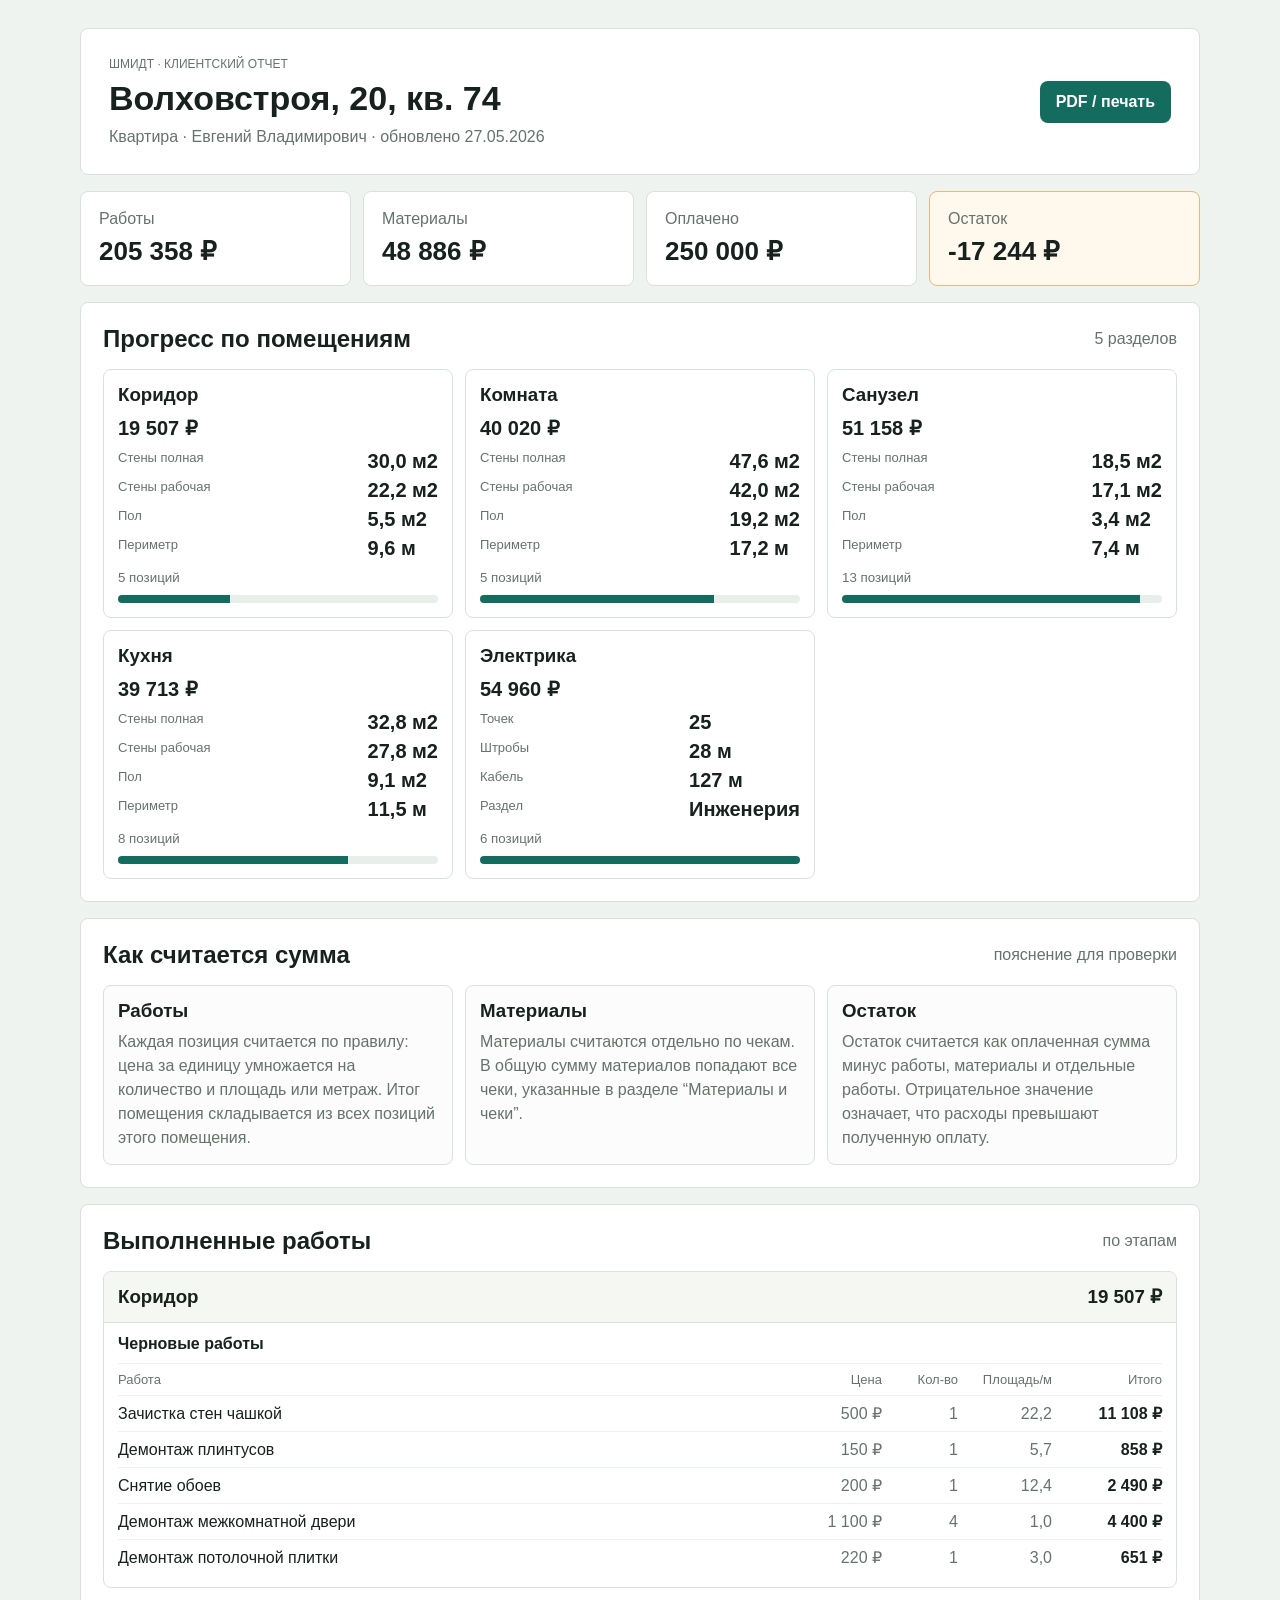
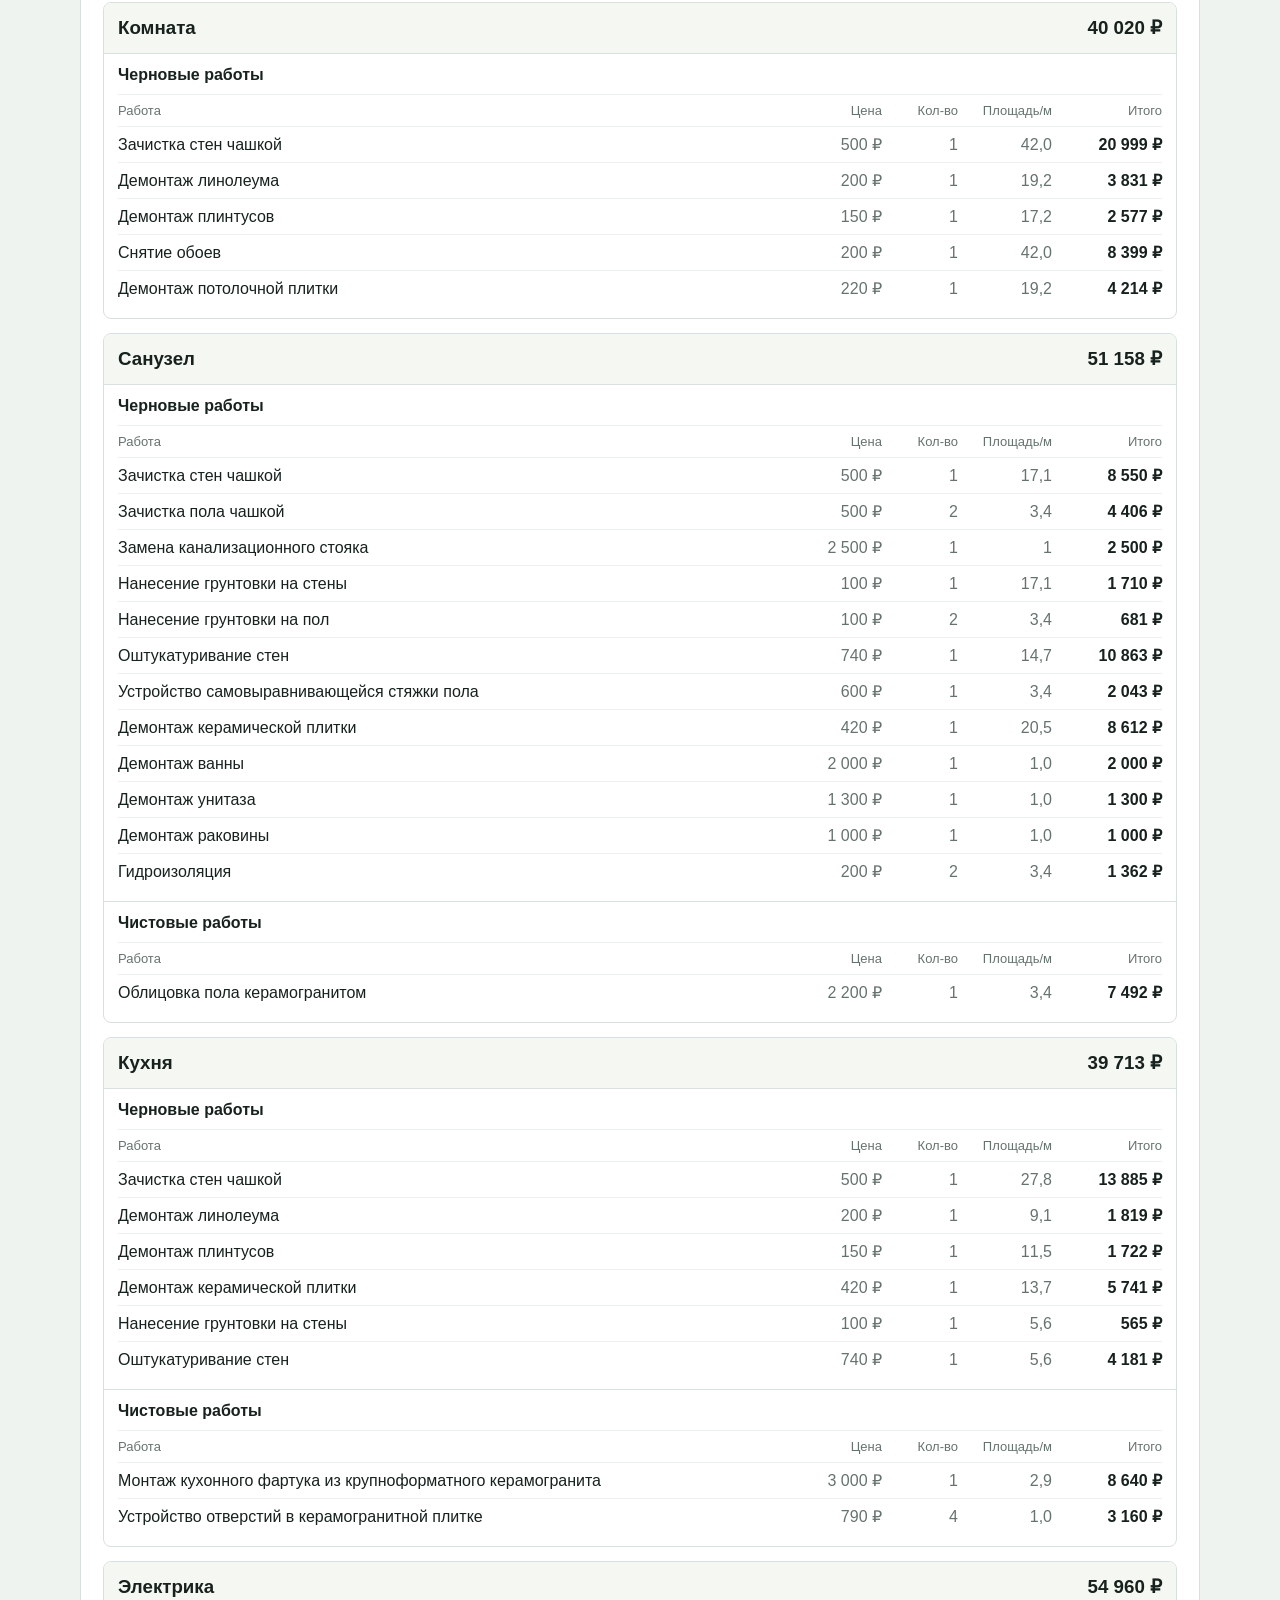
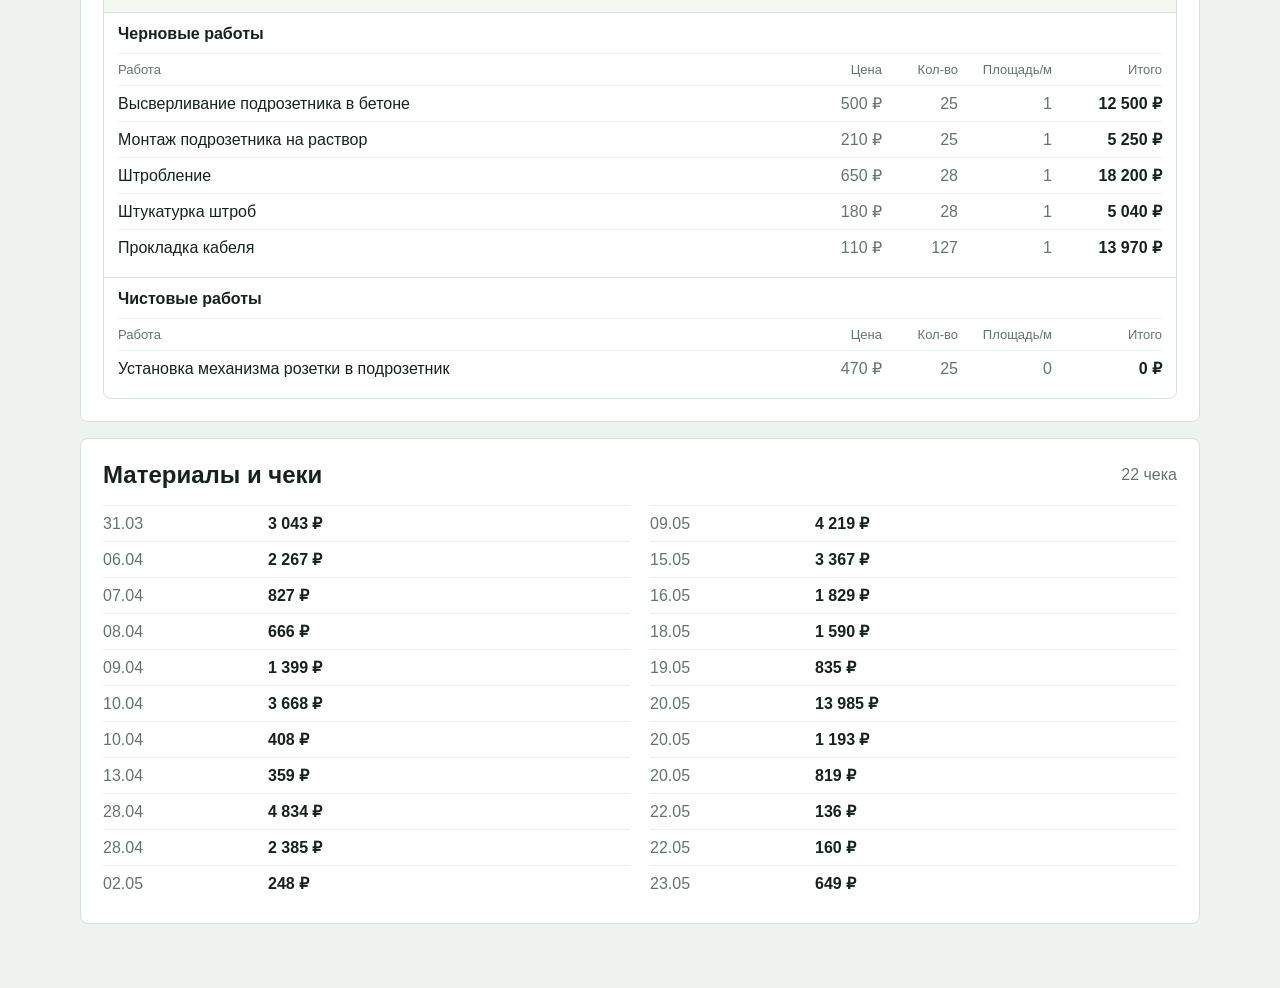
==== client.html @ 341abeab "Initial commit" ====
<!doctype html>
<html lang="ru">
  <head>
    <meta charset="UTF-8" />
    <meta name="viewport" content="width=device-width, initial-scale=1.0" />
    <title>Отчет клиента — Шмидт</title>
    <link rel="stylesheet" href="client.css" />
  </head>
  <body>
    <main class="client-report">
      <header class="report-hero">
        <div>
          <p class="eyebrow">Шмидт · клиентский отчет</p>
          <h1>Волховстроя, 20, кв. 74</h1>
          <p>Квартира · Евгений Владимирович · обновлено 27.05.2026</p>
        </div>
        <button class="print-button" type="button" onclick="window.print()">PDF / печать</button>
      </header>

      <section class="summary-grid">
        <article>
          <span>Работы</span>
          <strong>205 358 ₽</strong>
        </article>
        <article>
          <span>Материалы</span>
          <strong>48 886 ₽</strong>
        </article>
        <article>
          <span>Оплачено</span>
          <strong>250 000 ₽</strong>
        </article>
        <article class="attention">
          <span>Остаток</span>
          <strong>-17 244 ₽</strong>
        </article>
      </section>

      <section class="report-section">
        <div class="section-head">
          <h2>Прогресс по помещениям</h2>
          <span>5 разделов</span>
        </div>
        <div class="rooms" id="rooms"></div>
      </section>

      <section class="report-section">
        <div class="section-head">
          <h2>Как считается сумма</h2>
          <span>пояснение для проверки</span>
        </div>
        <div class="formula-notes">
          <article>
            <h3>Работы</h3>
            <p>Каждая позиция считается по правилу: цена за единицу умножается на количество и площадь или метраж. Итог помещения складывается из всех позиций этого помещения.</p>
          </article>
          <article>
            <h3>Материалы</h3>
            <p>Материалы считаются отдельно по чекам. В общую сумму материалов попадают все чеки, указанные в разделе “Материалы и чеки”.</p>
          </article>
          <article>
            <h3>Остаток</h3>
            <p>Остаток считается как оплаченная сумма минус работы, материалы и отдельные работы. Отрицательное значение означает, что расходы превышают полученную оплату.</p>
          </article>
        </div>
      </section>

      <section class="report-section">
        <div class="section-head">
          <h2>Выполненные работы</h2>
          <span>по этапам</span>
        </div>
        <div class="works" id="works"></div>
      </section>

      <section class="report-section">
        <div class="section-head">
          <h2>Материалы и чеки</h2>
          <span>22 чека</span>
        </div>
        <div class="checks" id="checks"></div>
      </section>
    </main>

    <script src="client.js"></script>
  </body>
</html>
---- client.css ----
:root {
  --ink: #17211d;
  --muted: #66736d;
  --line: #d9e1dc;
  --soft: #f5f7f2;
  --accent: #146c5f;
  --accent-2: #cf6f3e;
}

* {
  box-sizing: border-box;
}

body {
  margin: 0;
  background: #eef3f0;
  color: var(--ink);
  font-family: Inter, "Segoe UI", Arial, sans-serif;
}

.client-report {
  width: min(1120px, calc(100% - 32px));
  margin: 0 auto;
  padding: 28px 0 48px;
}

.report-hero,
.report-section,
.summary-grid article {
  background: #fff;
  border: 1px solid var(--line);
  border-radius: 8px;
}

.report-hero {
  display: flex;
  justify-content: space-between;
  gap: 20px;
  align-items: center;
  padding: 28px;
  margin-bottom: 16px;
}

.eyebrow {
  margin: 0 0 8px;
  color: var(--muted);
  font-size: 12px;
  letter-spacing: 0;
  text-transform: uppercase;
}

h1,
h2,
h3,
p {
  margin: 0;
  letter-spacing: 0;
}

h1 {
  font-size: 34px;
}

.report-hero p:last-child {
  margin-top: 10px;
  color: var(--muted);
}

.print-button {
  min-height: 42px;
  border: 0;
  border-radius: 8px;
  background: var(--accent);
  color: #fff;
  padding: 0 16px;
  font: inherit;
  font-weight: 700;
  cursor: pointer;
}

.summary-grid {
  display: grid;
  grid-template-columns: repeat(4, minmax(0, 1fr));
  gap: 12px;
  margin-bottom: 16px;
}

.summary-grid article {
  padding: 18px;
  display: grid;
  gap: 8px;
}

.summary-grid span,
.section-head span,
.room-card small,
.work-row span:not(:first-child),
.check-row span {
  color: var(--muted);
}

.summary-grid strong {
  font-size: 26px;
}

.summary-grid .attention {
  background: #fff8ed;
  border-color: #e5ba82;
}

.report-section {
  padding: 22px;
  margin-bottom: 16px;
}

.section-head {
  display: flex;
  justify-content: space-between;
  gap: 16px;
  align-items: center;
  margin-bottom: 16px;
}

.rooms {
  display: grid;
  grid-template-columns: repeat(3, minmax(0, 1fr));
  gap: 12px;
}

.formula-notes {
  display: grid;
  grid-template-columns: repeat(3, minmax(0, 1fr));
  gap: 12px;
}

.formula-notes article {
  border: 1px solid var(--line);
  border-radius: 8px;
  padding: 14px;
  background: #fbfcfb;
}

.formula-notes h3 {
  margin-bottom: 8px;
}

.formula-notes p {
  color: var(--muted);
  line-height: 1.5;
}

.room-card {
  border: 1px solid var(--line);
  border-radius: 8px;
  padding: 14px;
  display: grid;
  gap: 10px;
}

.room-metrics {
  display: grid;
  grid-template-columns: 1fr auto;
  gap: 6px 10px;
  color: var(--muted);
  font-size: 13px;
}

.room-metrics strong {
  color: var(--ink);
  font-size: 13px;
}

.room-card strong {
  font-size: 20px;
}

.bar {
  height: 8px;
  background: #e8eee9;
  border-radius: 999px;
  overflow: hidden;
}

.bar div {
  height: 100%;
  background: var(--accent);
}

.works {
  display: grid;
  gap: 14px;
}

.work-room {
  border: 1px solid var(--line);
  border-radius: 8px;
  overflow: hidden;
}

.work-room h3 {
  display: flex;
  justify-content: space-between;
  gap: 12px;
  padding: 14px;
  background: var(--soft);
}

.stage {
  padding: 12px 14px;
  border-top: 1px solid var(--line);
}

.stage h4 {
  margin: 0 0 10px;
}

.work-row,
.check-row {
  display: grid;
  grid-template-columns: minmax(0, 1fr) 82px 64px 82px 98px;
  gap: 12px;
  padding: 8px 0;
  border-top: 1px solid #edf1ee;
  align-items: center;
}

.work-row span:first-child {
  min-width: 0;
}

.work-row span:not(:first-child),
.work-row strong {
  text-align: right;
}

.work-head {
  color: var(--muted);
  font-size: 13px;
}

.checks {
  columns: 2;
  column-gap: 20px;
}

.check-row {
  break-inside: avoid;
}

@media (max-width: 820px) {
  .report-hero,
  .section-head {
    align-items: stretch;
    flex-direction: column;
  }

  .summary-grid,
  .rooms,
  .formula-notes {
    grid-template-columns: 1fr;
  }

  .checks {
    columns: 1;
  }

  .work-row {
    grid-template-columns: 1fr 1fr;
  }

  .work-head {
    display: none;
  }
}

@media print {
  body {
    background: #fff;
  }

  .client-report {
    width: 100%;
    padding: 0;
  }

  .print-button {
    display: none;
  }

  .report-hero,
  .report-section,
  .summary-grid article {
    box-shadow: none;
    break-inside: avoid;
  }
}
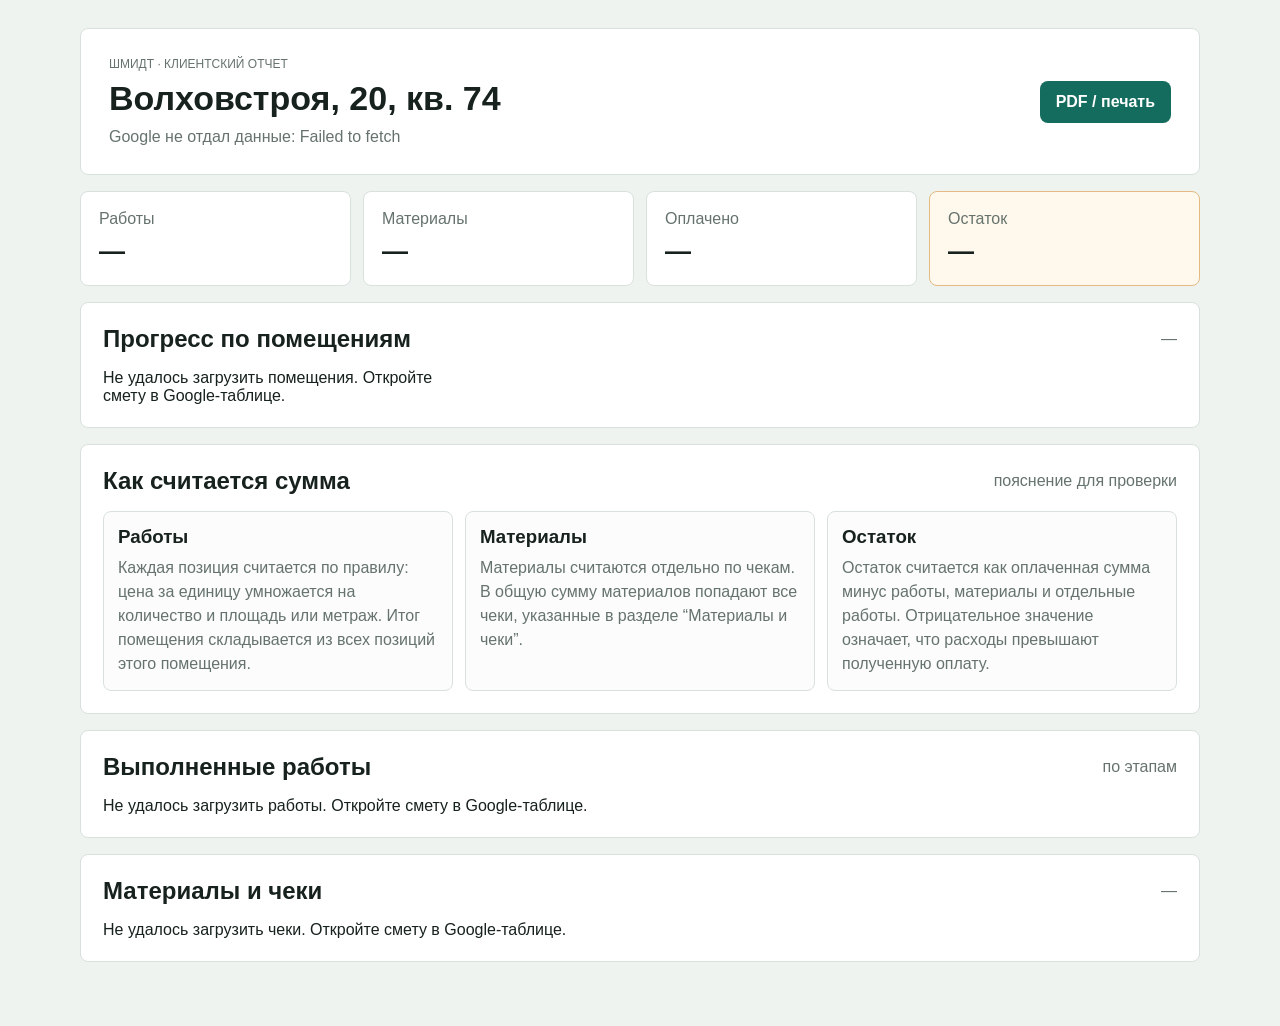
==== commit 084e3952: "Make client report load live Google data" ====
--- a/client.html
+++ b/client.html
@@ -11,8 +11,8 @@
       <header class="report-hero">
         <div>
           <p class="eyebrow">Шмидт · клиентский отчет</p>
-          <h1>Волховстроя, 20, кв. 74</h1>
-          <p>Квартира · Евгений Владимирович · обновлено 27.05.2026</p>
+          <h1 id="reportTitle">Волховстроя, 20, кв. 74</h1>
+          <p id="reportMeta">Квартира · Евгений Владимирович · обновляю данные...</p>
         </div>
         <button class="print-button" type="button" onclick="window.print()">PDF / печать</button>
       </header>
@@ -20,26 +20,26 @@
       <section class="summary-grid">
         <article>
           <span>Работы</span>
-          <strong>205 358 ₽</strong>
+          <strong id="summaryLabor">—</strong>
         </article>
         <article>
           <span>Материалы</span>
-          <strong>48 886 ₽</strong>
+          <strong id="summaryMaterials">—</strong>
         </article>
         <article>
           <span>Оплачено</span>
-          <strong>250 000 ₽</strong>
+          <strong id="summaryReceived">—</strong>
         </article>
         <article class="attention">
           <span>Остаток</span>
-          <strong>-17 244 ₽</strong>
+          <strong id="summaryBalance">—</strong>
         </article>
       </section>
 
       <section class="report-section">
         <div class="section-head">
           <h2>Прогресс по помещениям</h2>
-          <span>5 разделов</span>
+          <span id="roomsCount">—</span>
         </div>
         <div class="rooms" id="rooms"></div>
       </section>
@@ -76,12 +76,13 @@
       <section class="report-section">
         <div class="section-head">
           <h2>Материалы и чеки</h2>
-          <span>22 чека</span>
+          <span id="checksCount">—</span>
         </div>
         <div class="checks" id="checks"></div>
       </section>
     </main>
 
-    <script src="client.js"></script>
+    <script src="crm-google.js?v=2"></script>
+    <script src="client.js?v=2"></script>
   </body>
 </html>
